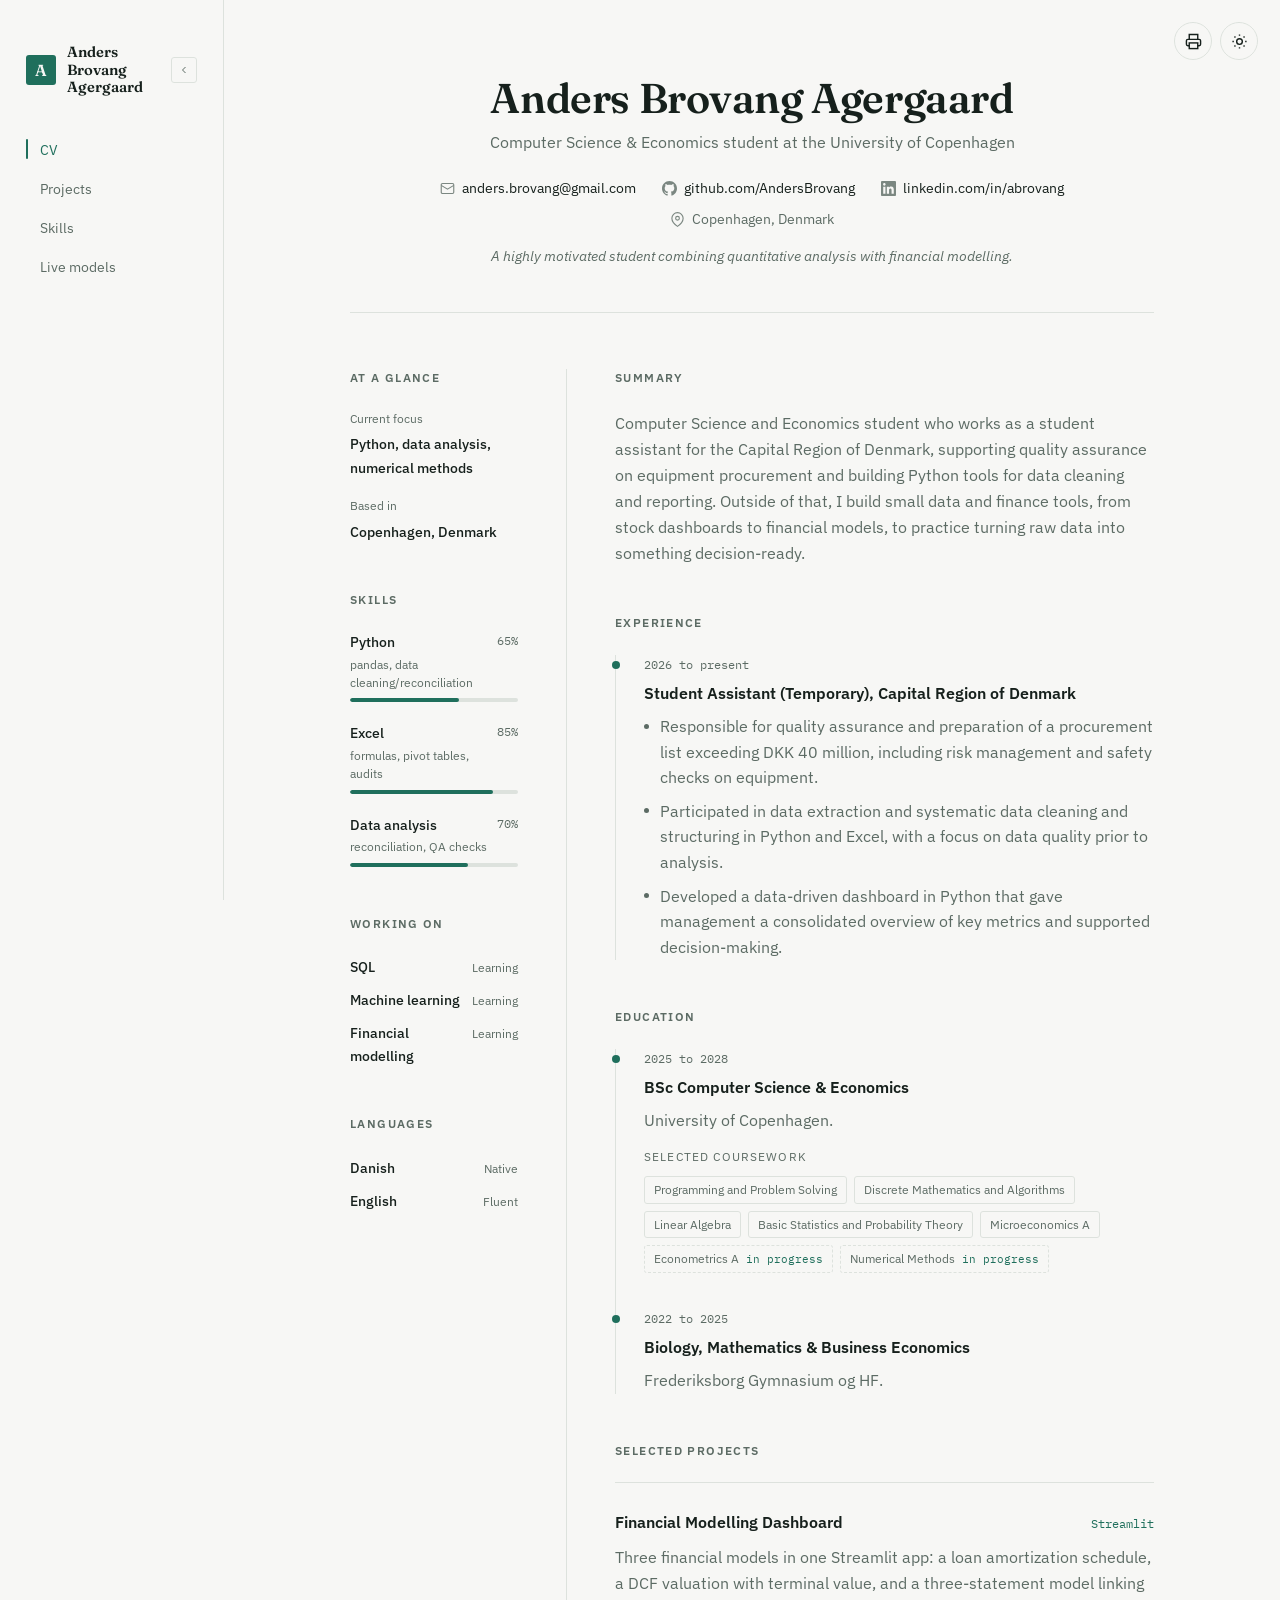
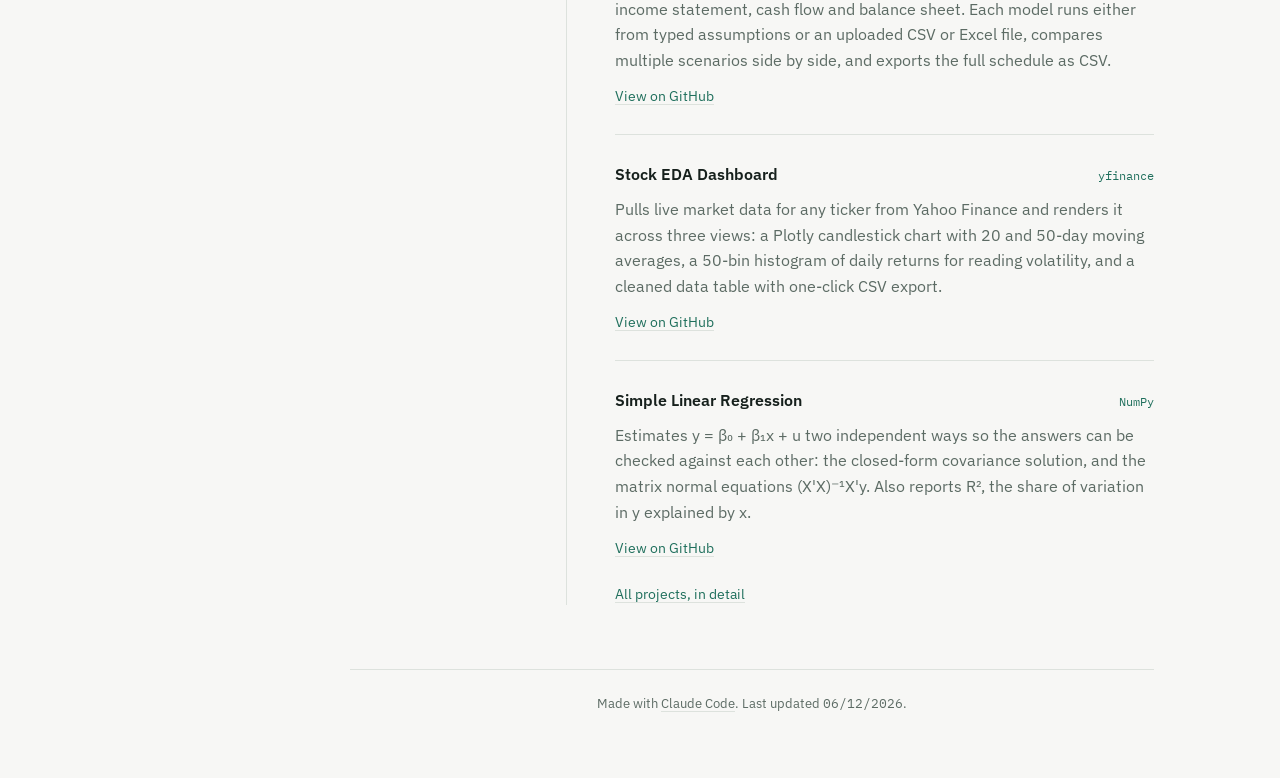
==== index.html @ e9b082bc "Collapsible nav, drop F#, add two new projects, rework skills - The nav rail collapses to a 62px str" ====
<!DOCTYPE html>
<html lang="en" data-theme="light">
<head>
<meta charset="UTF-8">
<meta name="viewport" content="width=device-width, initial-scale=1.0">
<title>Anders Brovang Agergaard | CV</title>
<meta name="description" content="Computer Science &amp; Economics student combining quantitative analysis with financial modelling.">
<link rel="canonical" href="https://andersbrovang.github.io/">

<!-- Link previews (LinkedIn, Slack, iMessage, X) -->
<meta property="og:type" content="profile">
<meta property="og:title" content="Anders Brovang Agergaard | CV">
<meta property="og:description" content="Computer Science &amp; Economics student combining quantitative analysis with financial modelling.">
<meta property="og:url" content="https://andersbrovang.github.io/">
<meta property="og:image" content="https://andersbrovang.github.io/og-image.png">
<meta property="og:image:width" content="1200">
<meta property="og:image:height" content="630">
<meta property="og:locale" content="en_GB">
<meta name="twitter:card" content="summary_large_image">
<meta name="twitter:title" content="Anders Brovang Agergaard | CV">
<meta name="twitter:description" content="Computer Science &amp; Economics student combining quantitative analysis with financial modelling.">
<meta name="twitter:image" content="https://andersbrovang.github.io/og-image.png">

<link rel="icon" href="data:image/svg+xml,%3Csvg xmlns='http://www.w3.org/2000/svg' viewBox='0 0 64 64'%3E%3Crect width='64' height='64' rx='12' fill='%231F6F5C'/%3E%3Ctext x='32' y='45' font-family='Georgia,serif' font-size='38' font-weight='600' text-anchor='middle' fill='%23F7F7F5'%3EA%3C/text%3E%3C/svg%3E">

<script>
  // Apply the stored theme before first paint so dark-mode users
  // never see a flash of the light theme. Also marks that JS is
  // running, which the scroll-reveal styles key off.
  (function () {
    var root = document.documentElement;
    root.classList.add("js");
    try {
      var stored = localStorage.getItem("theme");
      var prefersDark = window.matchMedia("(prefers-color-scheme: dark)").matches;
      root.setAttribute("data-theme", stored || (prefersDark ? "dark" : "light"));
      if (localStorage.getItem("nav") === "collapsed") {
        root.classList.add("nav-collapsed");
      }
    } catch (e) {}
  })();
</script>

<link rel="preconnect" href="https://fonts.googleapis.com">
<link rel="preconnect" href="https://fonts.gstatic.com" crossorigin>
<link href="https://fonts.googleapis.com/css2?family=Fraunces:opsz,wght@9..144,400;9..144,600&family=IBM+Plex+Mono:wght@400;500&family=IBM+Plex+Sans:wght@400;500;600&display=swap" rel="stylesheet">
<link rel="stylesheet" href="style.css?v=14">
</head>
<body>

<a class="skip-link" href="#main">Skip to content</a>

<div class="utility">
  <button id="print-cv" class="util-btn" aria-label="Print or save this CV as PDF">
    <svg class="icon" viewBox="0 0 24 24" fill="none" stroke="currentColor" stroke-width="2"><polyline points="6 9 6 2 18 2 18 9"/><path d="M6 18H4a2 2 0 0 1-2-2v-5a2 2 0 0 1 2-2h16a2 2 0 0 1 2 2v5a2 2 0 0 1-2 2h-2"/><rect x="6" y="14" width="12" height="8"/></svg>
  </button>
  <button id="theme-toggle" class="util-btn theme-toggle" aria-pressed="false" aria-label="Switch to dark mode">
    <svg class="icon icon-sun" viewBox="0 0 24 24" fill="none" stroke="currentColor" stroke-width="2"><circle cx="12" cy="12" r="4"/><path d="M12 2v2M12 20v2M4.9 4.9l1.4 1.4M17.7 17.7l1.4 1.4M2 12h2M20 12h2M4.9 19.1l1.4-1.4M17.7 6.3l1.4-1.4"/></svg>
    <svg class="icon icon-moon" viewBox="0 0 24 24" fill="none" stroke="currentColor" stroke-width="2"><path d="M21 12.8A9 9 0 1111.2 3a7 7 0 009.8 9.8z"/></svg>
  </button>
</div>

<div class="layout">

  <nav class="site-nav" id="site-nav" aria-label="Main">
    <div class="site-nav__top">
      <a class="site-nav__brand" href="index.html">
        <span class="site-nav__mark" aria-hidden="true">A</span>
        <span class="site-nav__name">Anders Brovang<br>Agergaard</span>
      </a>
      <button class="nav-toggle" id="nav-toggle" type="button"
              aria-expanded="true" aria-controls="site-nav"
              aria-label="Collapse navigation">
        <svg viewBox="0 0 24 24" fill="none" stroke="currentColor" stroke-width="2" aria-hidden="true">
          <polyline points="15 18 9 12 15 6"/>
        </svg>
      </button>
    </div>
    <ul class="site-nav__list">
      <li><a class="site-nav__link is-active" href="index.html" aria-current="page">CV</a></li>
      <li><a class="site-nav__link" href="projects.html">Projects</a></li>
      <li><a class="site-nav__link" href="skills.html">Skills</a></li>
      <li><a class="site-nav__link" href="models.html">Live models</a></li>
    </ul>
  </nav>

  <main class="cv" id="main">

    <!-- LETTERHEAD -->
    <header class="cv-header">
      <h1 class="cv-name">Anders Brovang Agergaard</h1>
      <p class="cv-role">Computer Science &amp; Economics student at the University of Copenhagen</p>
      <ul class="cv-contact">
        <li>
          <svg class="cv-contact__icon" viewBox="0 0 24 24" fill="none" stroke="currentColor" stroke-width="1.8"><rect x="2" y="4" width="20" height="16" rx="2"/><path d="m2 7 10 6 10-6"/></svg>
          <a href="mailto:anders.brovang@gmail.com">anders.brovang@gmail.com</a>
        </li>
        <li>
          <svg class="cv-contact__icon" viewBox="0 0 24 24" fill="currentColor"><path d="M12 0c-6.626 0-12 5.373-12 12 0 5.302 3.438 9.8 8.207 11.387.599.111.793-.261.793-.577v-2.234c-3.338.726-4.033-1.416-4.033-1.416-.546-1.387-1.333-1.756-1.333-1.756-1.089-.745.083-.729.083-.729 1.205.084 1.839 1.237 1.839 1.237 1.07 1.834 2.807 1.304 3.492.997.107-.775.418-1.305.762-1.604-2.665-.305-5.467-1.334-5.467-5.931 0-1.311.469-2.381 1.236-3.221-.124-.303-.535-1.524.117-3.176 0 0 1.008-.322 3.301 1.23.957-.266 1.983-.399 3.003-.404 1.02.005 2.047.138 3.006.404 2.291-1.552 3.297-1.23 3.297-1.23.653 1.653.242 2.874.118 3.176.77.84 1.235 1.911 1.235 3.221 0 4.609-2.807 5.624-5.479 5.921.43.372.823 1.102.823 2.222v3.293c0 .319.192.694.801.576 4.765-1.589 8.199-6.086 8.199-11.386 0-6.627-5.373-12-12-12z"/></svg>
          <a href="https://github.com/AndersBrovang" target="_blank" rel="noopener">github.com/AndersBrovang</a>
        </li>
        <li>
          <svg class="cv-contact__icon" viewBox="0 0 24 24" fill="currentColor"><path d="M20.447 20.452h-3.554v-5.569c0-1.328-.027-3.037-1.852-3.037-1.853 0-2.136 1.445-2.136 2.939v5.667h-3.554V9h3.414v1.561h.046c.477-.9 1.637-1.85 3.37-1.85 3.601 0 4.267 2.37 4.267 5.455v6.286zM5.337 7.433c-1.144 0-2.063-.926-2.063-2.065 0-1.138.92-2.063 2.063-2.063 1.14 0 2.064.925 2.064 2.063 0 1.139-.925 2.065-2.064 2.065zm1.782 13.019h-3.564V9h3.564v11.452zM22.225 0h-20.451c-.979 0-1.771.774-1.771 1.729v20.542c0 .956.792 1.729 1.771 1.729h20.451c.978 0 1.774-.773 1.774-1.729v-20.542c0-.955-.796-1.729-1.774-1.729z"/></svg>
          <a href="https://www.linkedin.com/in/abrovang/" target="_blank" rel="noopener">linkedin.com/in/abrovang</a>
        </li>
        <li>
          <svg class="cv-contact__icon" viewBox="0 0 24 24" fill="none" stroke="currentColor" stroke-width="1.8"><path d="M21 10c0 7-9 13-9 13s-9-6-9-13a9 9 0 0 1 18 0z"/><circle cx="12" cy="10" r="3"/></svg>
          Copenhagen, Denmark
        </li>
      </ul>
      <p class="cv-open">A highly motivated student combining quantitative analysis with financial modelling.</p>
    </header>

    <!-- BODY: sidebar + main -->
    <div class="cv-body">

      <aside class="cv-sidebar">
        <section class="cv-block">
          <h2 class="cv-block__title">At a glance</h2>
          <dl class="facts">
            <div class="facts__row">
              <dt>Current focus</dt>
              <dd>Python, data analysis, numerical methods</dd>
            </div>
            <div class="facts__row">
              <dt>Based in</dt>
              <dd>Copenhagen, Denmark</dd>
            </div>
          </dl>
        </section>

        <section class="cv-block" id="skills">
          <h2 class="cv-block__title">Skills</h2>
          <ul class="skills" id="skills-list">
            <!-- populated by script.js -->
          </ul>
        </section>

        <section class="cv-block" id="learning">
          <h2 class="cv-block__title">Working on</h2>
          <ul class="langs">
            <li>
              <span class="langs__name">SQL</span>
              <span class="langs__level">Learning</span>
            </li>
            <li>
              <span class="langs__name">Machine learning</span>
              <span class="langs__level">Learning</span>
            </li>
            <li>
              <span class="langs__name">Financial modelling</span>
              <span class="langs__level">Learning</span>
            </li>
          </ul>
        </section>

        <section class="cv-block" id="languages">
          <h2 class="cv-block__title">Languages</h2>
          <ul class="langs">
            <li>
              <span class="langs__name">Danish</span>
              <span class="langs__level">Native</span>
            </li>
            <li>
              <span class="langs__name">English</span>
              <span class="langs__level">Fluent</span>
            </li>
          </ul>
        </section>
      </aside>

      <div class="cv-main">
        <section class="cv-block">
          <h2 class="cv-block__title">Summary</h2>
          <p class="cv-summary">
            Computer Science and Economics student who works as a student
            assistant for the Capital Region of Denmark, supporting quality
            assurance on equipment procurement and building Python tools
            for data cleaning and reporting. Outside of that, I build small
            data and finance tools, from stock dashboards to financial
            models, to practice turning raw data into something
            decision-ready.
          </p>
        </section>

        <section class="cv-block" id="experience">
          <h2 class="cv-block__title">Experience</h2>
          <ol class="timeline" id="experience-list">
            <!-- populated by script.js -->
          </ol>
        </section>

        <section class="cv-block" id="education">
          <h2 class="cv-block__title">Education</h2>
          <ol class="timeline" id="education-list">
            <!-- populated by script.js -->
          </ol>
        </section>

        <section class="cv-block" id="projects">
          <h2 class="cv-block__title">Selected projects</h2>
          <div class="projects" id="projects-list" data-projects data-detail="false" data-limit="3">
            <!-- populated by script.js -->
          </div>
          <p class="cv-more">
            <a href="projects.html">All projects, in detail</a>
          </p>
        </section>
      </div>

    </div>

    <footer class="cv-footer">
      <p>Made with <a href="https://claude.com/claude-code" target="_blank" rel="noopener">Claude Code</a>. Last updated <span class="mono" id="last-updated"></span>.</p>
    </footer>

  </main>

</div>

<script type="application/ld+json">
{
  "@context": "https://schema.org",
  "@type": "Person",
  "name": "Anders Brovang Agergaard",
  "url": "https://andersbrovang.github.io/",
  "email": "mailto:anders.brovang@gmail.com",
  "jobTitle": "Computer Science & Economics student",
  "description": "Computer Science & Economics student combining quantitative analysis with financial modelling.",
  "address": {
    "@type": "PostalAddress",
    "addressLocality": "Copenhagen",
    "addressCountry": "DK"
  },
  "alumniOf": {
    "@type": "CollegeOrUniversity",
    "name": "University of Copenhagen"
  },
  "knowsAbout": ["Python", "NumPy", "pandas", "Financial Modelling", "Numerical Methods", "Regression", "Data Analysis", "Excel"],
  "sameAs": [
    "https://github.com/AndersBrovang",
    "https://www.linkedin.com/in/abrovang/"
  ]
}
</script>

<script src="script.js?v=14"></script>
</body>
</html>
---- style.css ----
/* ---------- Tokens ---------- */
:root{
  --paper: #F7F7F5;
  --paper-alt: #ECEEEB;
  --ink: #16201C;
  --ink-soft: #5C6B64;
  --accent: #1F6F5C;
  --accent-alt: #B4432B;
  --accent-wash: rgba(31, 111, 92, 0.07);
  --line: #DDE2DD;
  --radius: 3px;
  --font-display: "Fraunces", serif;
  --font-body: "IBM Plex Sans", sans-serif;
  --font-mono: "IBM Plex Mono", monospace;
}

:root[data-theme="dark"]{
  --paper: #0E1310;
  --paper-alt: #171D19;
  --ink: #E9EEE9;
  --ink-soft: #8FA098;
  --accent: #49B092;
  --accent-alt: #E2694F;
  --accent-wash: rgba(73, 176, 146, 0.13);
  --line: #26302A;
}

*{ box-sizing: border-box; }

html{ scroll-behavior: smooth; }

@media (prefers-reduced-motion: reduce){
  html{ scroll-behavior: auto; }
  *{ animation-duration: 0.001ms !important; animation-iteration-count: 1 !important; transition-duration: 0.001ms !important; }
}

body{
  margin: 0;
  background: var(--paper);
  color: var(--ink);
  font-family: var(--font-body);
  font-size: 16px;
  line-height: 1.6;
  transition: background 0.3s ease, color 0.3s ease;
}

.mono{ font-family: var(--font-mono); }

a{ color: var(--accent); text-decoration-color: var(--line); text-underline-offset: 3px; }
a:hover{ text-decoration-color: currentColor; }

/* ---------- Skip link ---------- */
.skip-link{
  position: absolute;
  left: -9999px;
  top: 0;
  z-index: 20;
  background: var(--accent);
  color: var(--paper);
  padding: 10px 16px;
  border-radius: var(--radius);
  text-decoration: none;
  font-size: 0.88rem;
}
.skip-link:focus{ left: 16px; top: 16px; }

/* ---------- Utility buttons (print, theme) ---------- */
.utility{
  position: fixed;
  top: 22px;
  right: 22px;
  z-index: 10;
  display: flex;
  gap: 8px;
}
.util-btn{
  border: 1px solid var(--line);
  background: var(--paper);
  color: var(--ink);
  width: 38px;
  height: 38px;
  border-radius: 50%;
  display: flex;
  align-items: center;
  justify-content: center;
  cursor: pointer;
  transition: border-color 0.2s ease, color 0.2s ease, transform 0.2s ease;
}
.util-btn:hover{ border-color: var(--accent); color: var(--accent); transform: scale(1.06); }
.util-btn:focus-visible{ outline: 2px solid var(--accent); outline-offset: 2px; }
.icon{ width: 17px; height: 17px; }
.icon-moon{ display: none; }
[data-theme="dark"] .icon-sun{ display: none; }
[data-theme="dark"] .icon-moon{ display: block; }

/* ---------- Site layout: nav rail + page ---------- */
.layout{
  display: grid;
  grid-template-columns: 224px minmax(0, 1fr);
  transition: grid-template-columns 0.28s ease;
}
.nav-collapsed .layout{ grid-template-columns: 62px minmax(0, 1fr); }

.site-nav{
  position: sticky;
  top: 0;
  align-self: start;
  height: 100vh;
  padding: 44px 26px;
  border-right: 1px solid var(--line);
  display: flex;
  flex-direction: column;
  gap: 34px;
}
.nav-collapsed .site-nav{ padding: 44px 14px; align-items: center; }
.nav-collapsed .site-nav__name,
.nav-collapsed .site-nav__list{ display: none; }

.nav-toggle{
  border: 1px solid var(--line);
  background: var(--paper);
  color: var(--ink-soft);
  width: 26px;
  height: 26px;
  border-radius: var(--radius);
  display: flex;
  align-items: center;
  justify-content: center;
  cursor: pointer;
  flex-shrink: 0;
  transition: border-color 0.2s ease, color 0.2s ease;
}
.nav-toggle:hover{ border-color: var(--accent); color: var(--accent); }
.nav-toggle:focus-visible{ outline: 2px solid var(--accent); outline-offset: 2px; }
.nav-toggle svg{ width: 14px; height: 14px; transition: transform 0.28s ease; }
.nav-collapsed .nav-toggle svg{ transform: rotate(180deg); }

.site-nav__top{
  display: flex;
  align-items: center;
  justify-content: space-between;
  gap: 12px;
}
.nav-collapsed .site-nav__top{ flex-direction: column; gap: 14px; }

.site-nav__brand{
  display: flex;
  align-items: center;
  gap: 11px;
  text-decoration: none;
  color: var(--ink);
  min-width: 0;
}
.site-nav__mark{
  flex-shrink: 0;
  width: 30px;
  height: 30px;
  border-radius: var(--radius);
  background: var(--accent);
  color: var(--paper);
  font-family: var(--font-display);
  font-weight: 600;
  font-size: 1rem;
  display: flex;
  align-items: center;
  justify-content: center;
}
.site-nav__name{
  font-family: var(--font-display);
  font-weight: 600;
  font-size: 0.92rem;
  line-height: 1.2;
}
.site-nav__list{
  list-style: none;
  margin: 0;
  padding: 0;
  display: flex;
  flex-direction: column;
  gap: 2px;
}
.site-nav__link{
  display: block;
  position: relative;
  padding: 7px 0 7px 14px;
  font-size: 0.9rem;
  color: var(--ink-soft);
  text-decoration: none;
  transition: color 0.2s ease;
}
.site-nav__link::before{
  content: "";
  position: absolute;
  left: 0;
  top: 50%;
  transform: translateY(-50%);
  width: 2px;
  height: 0;
  background: var(--accent);
  border-radius: 2px;
  transition: height 0.2s ease;
}
.site-nav__link:hover{ color: var(--ink); }
.site-nav__link:hover::before{ height: 14px; }
.site-nav__link.is-active{ color: var(--accent); }
.site-nav__link.is-active::before{ height: 20px; }
.site-nav__link:focus-visible{ outline: 2px solid var(--accent); outline-offset: 2px; }
/* ---------- Page shell ---------- */
.cv{ max-width: 900px; margin: 0 auto; padding: 76px 48px 64px; }

/* Heading block for the secondary pages. */
.page-head{
  padding-bottom: 28px;
  margin-bottom: 44px;
  border-bottom: 1px solid var(--line);
}
.page-head__title{
  font-family: var(--font-display);
  font-weight: 600;
  font-size: clamp(1.7rem, 3.6vw, 2.2rem);
  letter-spacing: -0.01em;
  margin: 0 0 10px;
  line-height: 1.15;
}
.page-head__lede{
  color: var(--ink-soft);
  margin: 0;
  max-width: 62ch;
}

/* ---------- Letterhead ---------- */
.cv-header{
  display: flex;
  flex-direction: column;
  align-items: center;
  text-align: center;
  padding-bottom: 44px;
  margin-bottom: 56px;
  border-bottom: 1px solid var(--line);
}
.cv-name{
  font-family: var(--font-display);
  font-weight: 600;
  font-size: clamp(1.9rem, 4.2vw, 2.6rem);
  letter-spacing: -0.01em;
  margin: 0 0 8px;
  line-height: 1.1;
}
.cv-role{
  color: var(--ink-soft);
  margin: 0 0 22px;
  font-size: 1rem;
}
.cv-contact{
  list-style: none;
  margin: 0 0 16px;
  padding: 0;
  display: flex;
  flex-wrap: wrap;
  justify-content: center;
  gap: 8px 26px;
  font-size: 0.88rem;
}
.cv-contact li{ display: inline-flex; align-items: center; gap: 7px; color: var(--ink-soft); }
.cv-contact__icon{ width: 15px; height: 15px; flex-shrink: 0; opacity: 0.8; }
.cv-contact a{ color: var(--ink); text-decoration: none; }
.cv-contact a:hover{ color: var(--accent); }
.cv-open{
  font-size: 0.85rem;
  color: var(--ink-soft);
  margin: 0;
  font-style: italic;
}

/* ---------- Body grid: sidebar + main ---------- */
.cv-body{
  display: grid;
  grid-template-columns: 216px 1fr;
}
.cv-sidebar{ padding-right: 48px; }
.cv-main{ padding-left: 48px; border-left: 1px solid var(--line); }

.cv-block + .cv-block{ margin-top: 48px; }
.cv-block__title{
  font-family: var(--font-body);
  font-weight: 600;
  font-size: 0.72rem;
  text-transform: uppercase;
  letter-spacing: 0.12em;
  color: var(--ink-soft);
  margin: 0 0 22px;
}
.cv-summary{ color: var(--ink-soft); margin: 0; max-width: 62ch; font-size: 1.02rem; }

/* ---------- At-a-glance facts ---------- */
.facts{ margin: 0; display: flex; flex-direction: column; gap: 18px; }
.facts__row dt{
  font-size: 0.74rem;
  color: var(--ink-soft);
  margin-bottom: 4px;
}
.facts__row dd{ margin: 0; font-weight: 500; font-size: 0.9rem; }

/* ---------- Languages ---------- */
.langs{ list-style: none; margin: 0; padding: 0; display: flex; flex-direction: column; gap: 10px; }
.langs li{
  display: flex;
  justify-content: space-between;
  align-items: baseline;
  gap: 12px;
  font-size: 0.9rem;
}
.langs__name{ font-weight: 500; }
.langs__level{ font-size: 0.78rem; color: var(--ink-soft); }

/* ---------- Skills ---------- */
.skills{ list-style: none; margin: 0; padding: 0; display: flex; flex-direction: column; gap: 20px; }
.skill__row{
  --delay: 0s;
  display: grid;
  grid-template-columns: 1fr auto;
  grid-template-areas: "name pct" "track track";
  gap: 6px 10px;
}
.js .skill__row{
  opacity: 0;
  transform: translateY(6px);
  transition: opacity 0.5s ease var(--delay), transform 0.5s ease var(--delay);
}
.js .skill__row.is-visible{ opacity: 1; transform: translateY(0); }
.skill__row:nth-child(1){ --delay: 0s; }
.skill__row:nth-child(2){ --delay: 0.07s; }
.skill__row:nth-child(3){ --delay: 0.14s; }
.skill__row:nth-child(4){ --delay: 0.21s; }
.skill__row:nth-child(5){ --delay: 0.28s; }
.skill__row:nth-child(6){ --delay: 0.35s; }
.skill__name{ grid-area: name; font-size: 0.88rem; font-weight: 500; }
.skill__note{ display: block; font-size: 0.72rem; font-weight: 400; color: var(--ink-soft); margin-top: 2px; }
.skill__track{
  display: block;
  grid-area: track;
  height: 4px;
  background: var(--line);
  border-radius: 2px;
  overflow: hidden;
}
.skill__fill{
  display: block;
  height: 100%;
  width: 0%;
  background: var(--accent);
  border-radius: 2px;
  transition: width 1s cubic-bezier(.2,.7,.3,1);
}
.skill__pct{
  grid-area: pct;
  font-size: 0.78rem;
  color: var(--ink-soft);
  align-self: start;
}

/* ---------- Timeline ---------- */
.timeline{
  list-style: none;
  margin: 0;
  padding: 0;
  border-left: 1px solid var(--line);
  display: flex;
  flex-direction: column;
  gap: 36px;
}
.timeline__item{
  --delay: 0s;
  position: relative;
  padding-left: 28px;
}
.js .timeline__item{
  opacity: 0;
  transform: translateX(-6px);
  transition: opacity 0.5s ease var(--delay), transform 0.5s ease var(--delay);
}
.js .timeline__item.is-visible{ opacity: 1; transform: translateX(0); }
.timeline__item:nth-child(1){ --delay: 0s; }
.timeline__item:nth-child(2){ --delay: 0.09s; }
.timeline__item:nth-child(3){ --delay: 0.18s; }
.timeline__item:nth-child(4){ --delay: 0.27s; }
.timeline__marker{
  position: absolute;
  left: -4.5px;
  top: 6px;
  width: 8px;
  height: 8px;
  border-radius: 50%;
  background: var(--accent);
}
.timeline__period{
  font-family: var(--font-mono);
  font-size: 0.76rem;
  color: var(--ink-soft);
  display: block;
  margin-bottom: 6px;
}
.timeline__title{ margin: 0 0 8px; font-weight: 600; font-size: 1.02rem; }
.timeline__desc{ margin: 0; color: var(--ink-soft); max-width: 60ch; }
.timeline__bullets{
  list-style: none;
  margin: 0;
  padding: 0;
  max-width: 60ch;
  display: flex;
  flex-direction: column;
  gap: 8px;
}
.timeline__bullets li{
  position: relative;
  padding-left: 16px;
  color: var(--ink-soft);
}
.timeline__bullets li::before{
  content: "";
  position: absolute;
  left: 0;
  top: 0.6em;
  width: 5px;
  height: 5px;
  border-radius: 50%;
  background: var(--ink-soft);
}

/* ---------- Coursework chips ---------- */
.courses{ margin-top: 14px; }
.courses__label{
  display: block;
  font-size: 0.72rem;
  text-transform: uppercase;
  letter-spacing: 0.1em;
  color: var(--ink-soft);
  margin-bottom: 10px;
}
.courses__list{
  list-style: none;
  margin: 0;
  padding: 0;
  display: flex;
  flex-wrap: wrap;
  gap: 7px;
}
.courses__list li{ display: flex; }
.course{
  display: inline-flex;
  align-items: baseline;
  border: 1px solid var(--line);
  border-radius: var(--radius);
  padding: 3px 9px;
  font-size: 0.76rem;
  color: var(--ink-soft);
  text-decoration: none;
  transition: border-color 0.2s ease, color 0.2s ease,
              background-color 0.2s ease, transform 0.2s ease;
}
/* Everything responds to the cursor, but only a chip that actually
   goes somewhere lights up in the accent colour. */
.course:hover{
  border-color: var(--ink-soft);
  color: var(--ink);
  background: var(--paper-alt);
  transform: translateY(-1px);
}
.course--link:hover{
  border-color: var(--accent);
  color: var(--accent);
  background: var(--accent-wash);
}
.course--link:focus-visible{
  outline: 2px solid var(--accent);
  outline-offset: 2px;
}
.course--in-progress{ border-style: dashed; }
.course__note{
  font-family: var(--font-mono);
  font-size: 0.66rem;
  color: var(--accent);
  margin-left: 7px;
}

/* ---------- Projects ---------- */
.projects{ display: flex; flex-direction: column; }
.project{
  --delay: 0s;
  padding: 26px 0;
  border-top: 1px solid var(--line);
  position: relative;
}
.js .project{
  opacity: 0;
  transform: translateY(6px);
  transition: opacity 0.5s ease var(--delay), transform 0.5s ease var(--delay);
}
.projects .project:last-child{ padding-bottom: 0; }
.js .project.is-visible{ opacity: 1; transform: translateY(0); }
.project:nth-child(1){ --delay: 0s; }
.project:nth-child(2){ --delay: 0.09s; }
.project:nth-child(3){ --delay: 0.18s; }
.project:nth-child(4){ --delay: 0.27s; }
.project::before{
  content: "";
  position: absolute;
  left: -20px;
  top: 26px;
  bottom: 26px;
  width: 2px;
  background: var(--accent);
  border-radius: 2px;
  opacity: 0;
  transition: opacity 0.2s ease;
}
.project:hover::before{ opacity: 1; }
.project__head{ display: flex; justify-content: space-between; align-items: baseline; gap: 12px; flex-wrap: wrap; }
.project__title{ margin: 0; font-weight: 600; font-size: 1.02rem; }
.project__tag{
  font-family: var(--font-mono);
  font-size: 0.72rem;
  color: var(--accent);
}
.project__desc{ color: var(--ink-soft); margin: 10px 0 0; max-width: 62ch; }
.project__actions{ display: flex; align-items: center; gap: 20px; margin-top: 12px; flex-wrap: wrap; }
.project__link{ font-size: 0.88rem; text-decoration: underline; text-decoration-color: var(--line); text-underline-offset: 3px; }
.project__link:hover{ text-decoration-color: currentColor; }

.project__toggle{
  display: inline-flex;
  align-items: center;
  gap: 6px;
  border: 0;
  background: none;
  padding: 0;
  cursor: pointer;
  font-family: var(--font-body);
  font-size: 0.88rem;
  color: var(--ink-soft);
  transition: color 0.2s ease;
}
.project__toggle:hover{ color: var(--accent); }
.project__toggle:focus-visible{ outline: 2px solid var(--accent); outline-offset: 3px; border-radius: var(--radius); }
.project__chevron{ width: 14px; height: 14px; transition: transform 0.3s ease; }
.project__toggle.is-open .project__chevron{ transform: rotate(180deg); }

/* Animates open without measuring heights in JS. */
.project__detail{
  display: grid;
  grid-template-rows: 0fr;
  transition: grid-template-rows 0.3s ease;
}
.project__detail.is-open{ grid-template-rows: 1fr; }
.project__detail-inner{ overflow: hidden; min-height: 0; }

.project__stack{
  list-style: none;
  margin: 16px 0 0;
  padding: 0;
  display: flex;
  flex-wrap: wrap;
  gap: 6px;
}
.project__stack li{
  font-size: 0.72rem;
  color: var(--accent);
  border: 1px solid var(--line);
  border-radius: var(--radius);
  padding: 2px 8px;
  transition: border-color 0.2s ease, background-color 0.2s ease,
              transform 0.2s ease;
}
.project__stack li:hover{
  border-color: var(--accent);
  background: var(--accent-wash);
  transform: translateY(-1px);
}
.project__points{
  list-style: none;
  margin: 14px 0 4px;
  padding: 0;
  display: flex;
  flex-direction: column;
  gap: 9px;
  max-width: 62ch;
}
.project__points li{
  position: relative;
  padding-left: 16px;
  color: var(--ink-soft);
  font-size: 0.94rem;
}
.project__points li::before{
  content: "";
  position: absolute;
  left: 0;
  top: 0.6em;
  width: 5px;
  height: 5px;
  border-radius: 50%;
  background: var(--ink-soft);
}

/* ---------- Live DCF model ---------- */
.model__lede{
  color: var(--ink-soft);
  margin: 0 0 24px;
  max-width: 62ch;
  font-size: 0.92rem;
}
.model{
  display: grid;
  grid-template-columns: 220px 1fr;
  gap: 28px;
  align-items: start;
}
.model__controls{ display: flex; flex-direction: column; gap: 16px; }
.model__field{ display: flex; flex-direction: column; gap: 6px; cursor: pointer; }
.model__label{
  display: flex;
  justify-content: space-between;
  align-items: baseline;
  gap: 10px;
  font-size: 0.8rem;
  color: var(--ink-soft);
}
.model__value{ font-size: 0.78rem; color: var(--ink); }
.model__field input[type="range"]{
  width: 100%;
  margin: 0;
  accent-color: var(--accent);
  cursor: pointer;
}
.model__field input[type="range"]:focus-visible{
  outline: 2px solid var(--accent);
  outline-offset: 4px;
}

.model__figure{ margin: 0; }
.model__chart{ width: 100%; height: auto; display: block; overflow: visible; }
.model__bar-nominal{ fill: var(--line); }
.model__bar-value{ fill: var(--accent); }
.model__baseline{ stroke: var(--line); stroke-width: 1; }
.model__axis{
  fill: var(--ink-soft);
  font-family: var(--font-mono);
  font-size: 7px;
}
.model__result{
  margin-top: 14px;
  padding-top: 12px;
  border-top: 1px solid var(--line);
  display: flex;
  justify-content: space-between;
  align-items: baseline;
  gap: 12px;
  flex-wrap: wrap;
}
.model__result-label{ font-size: 0.78rem; color: var(--ink-soft); }
.model__npv{ font-size: 1.05rem; font-weight: 500; color: var(--accent); }

.cv-more{ margin: 22px 0 0; font-size: 0.9rem; }

/* ---------- Monte Carlo ---------- */
.sim{ margin-top: 40px; padding-top: 28px; border-top: 1px solid var(--line); }
.sim__title{
  font-size: 0.98rem;
  font-weight: 600;
  margin: 0 0 8px;
}
.sim__lede{
  color: var(--ink-soft);
  margin: 0 0 22px;
  max-width: 62ch;
  font-size: 0.92rem;
}
.sim__controls{
  display: flex;
  align-items: flex-end;
  gap: 24px;
  flex-wrap: wrap;
  margin-bottom: 22px;
}
.sim__field{ flex: 1 1 180px; max-width: 260px; }
.sim__resample{
  border: 1px solid var(--line);
  background: none;
  color: var(--ink-soft);
  border-radius: var(--radius);
  padding: 7px 14px;
  font-family: var(--font-body);
  font-size: 0.8rem;
  cursor: pointer;
  transition: border-color 0.2s ease, color 0.2s ease;
}
.sim__resample:hover{ border-color: var(--accent); color: var(--accent); }
.sim__resample:focus-visible{ outline: 2px solid var(--accent); outline-offset: 2px; }

.sim__chart{ width: 100%; height: 190px; display: block; }
.sim__path{ fill: none; stroke: var(--accent); stroke-opacity: 0.11; stroke-width: 1; }
[data-theme="dark"] .sim__path{ stroke-opacity: 0.15; }
.sim__median{ fill: none; stroke: var(--accent); stroke-width: 2; }
.sim__baseline{ stroke: var(--line); stroke-width: 1; }
.sim__axis{
  fill: var(--ink-soft);
  font-family: var(--font-mono);
  font-size: 9px;
}

.sim__stats{
  margin: 18px 0 0;
  padding-top: 14px;
  border-top: 1px solid var(--line);
  display: flex;
  gap: 32px;
  flex-wrap: wrap;
}
.sim__stat dt{
  font-size: 0.72rem;
  color: var(--ink-soft);
  margin-bottom: 4px;
}
.sim__stat dd{ margin: 0; font-size: 0.92rem; }
.sim__stat--median dd{ color: var(--accent); font-weight: 500; }
.sim__note{
  margin: 20px 0 0;
  color: var(--ink-soft);
  font-size: 0.88rem;
  max-width: 62ch;
}

/* ---------- Skills page ---------- */
.skill-group__items{
  display: grid;
  grid-template-columns: repeat(auto-fit, minmax(240px, 1fr));
  gap: 24px;
}
.skill-card{
  --delay: 0s;
  border-top: 1px solid var(--line);
  padding-top: 16px;
}
.js .skill-card{
  opacity: 0;
  transform: translateY(6px);
  transition: opacity 0.5s ease var(--delay), transform 0.5s ease var(--delay);
}
.js .skill-card.is-visible{ opacity: 1; transform: translateY(0); }
.skill-card:nth-child(2){ --delay: 0.07s; }
.skill-card:nth-child(3){ --delay: 0.14s; }
.skill-card:nth-child(4){ --delay: 0.21s; }
.skill-card__name{ margin: 0 0 8px; font-size: 0.98rem; font-weight: 600; }
.skill-card__summary{ margin: 0; color: var(--ink-soft); font-size: 0.92rem; }
.skill-card__evidence{ margin-top: 14px; }
.skill-card__evidence-label{
  display: block;
  font-size: 0.68rem;
  text-transform: uppercase;
  letter-spacing: 0.1em;
  color: var(--ink-soft);
  margin-bottom: 8px;
}
.skill-card__links{
  list-style: none;
  margin: 0;
  padding: 0;
  display: flex;
  flex-wrap: wrap;
  gap: 6px;
}

/* ---------- Grouped project sections ---------- */
.project-group + .project-group{ margin-top: 52px; }
.project-group__note{
  color: var(--ink-soft);
  margin: -8px 0 20px;
  font-size: 0.88rem;
  max-width: 62ch;
}

/* ---------- 404 ---------- */
.notfound{
  min-height: 70vh;
  display: flex;
  flex-direction: column;
  justify-content: center;
  max-width: 620px;
}
.notfound__code{
  font-size: 0.78rem;
  letter-spacing: 0.14em;
  color: var(--accent);
  margin: 0 0 14px;
}
.notfound__title{
  font-family: var(--font-display);
  font-weight: 600;
  font-size: clamp(1.6rem, 4vw, 2.2rem);
  line-height: 1.15;
  margin: 0 0 16px;
}
.notfound__body{ color: var(--ink-soft); margin: 0 0 24px; max-width: 48ch; }
.notfound__link{ font-size: 0.92rem; }

/* ---------- Footer ---------- */
.cv-footer{
  margin-top: 64px;
  padding-top: 24px;
  border-top: 1px solid var(--line);
  color: var(--ink-soft);
  font-size: 0.8rem;
  text-align: center;
}
.cv-footer p{ margin: 0; }
.cv-footer a{ color: var(--ink-soft); text-decoration-color: var(--line); }
.cv-footer a:hover{ color: var(--accent); text-decoration-color: currentColor; }

/* ---------- Responsive ---------- */
/* Below this the rail becomes a bar across the top. */
@media (max-width: 940px){
  .layout{ grid-template-columns: 1fr; }
  .site-nav{
    position: static;
    height: auto;
    flex-direction: row;
    align-items: center;
    gap: 20px;
    flex-wrap: wrap;
    padding: 18px 20px;
    border-right: none;
    border-bottom: 1px solid var(--line);
  }
  .site-nav__name{ font-size: 0.85rem; }
  .site-nav__list{ flex-direction: row; gap: 4px; flex-wrap: wrap; }
  .site-nav__link{ padding: 6px 10px; }
  .site-nav__link::before{
    top: auto;
    bottom: 0;
    left: 10px;
    right: 10px;
    width: auto;
    height: 2px;
    transform: none;
    transition: opacity 0.2s ease;
    opacity: 0;
  }
  .site-nav__link:hover::before,
  .site-nav__link.is-active::before{ height: 2px; opacity: 1; }
  .cv{ padding: 48px 28px 56px; }
  /* Collapsing is a desktop affordance; the bar is already compact. */
  .nav-toggle{ display: none; }
  .nav-collapsed .layout{ grid-template-columns: 1fr; }
  .nav-collapsed .site-nav{ padding: 18px 20px; align-items: center; }
  .nav-collapsed .site-nav__name,
  .nav-collapsed .site-nav__list{ display: revert; }
  .nav-collapsed .site-nav__list{ display: flex; }
  .nav-collapsed .site-nav__top{ flex-direction: row; }
}

@media (max-width: 780px){
  .cv-body{ grid-template-columns: 1fr; }
  .cv-sidebar{ padding-right: 0; padding-bottom: 40px; margin-bottom: 40px; border-bottom: 1px solid var(--line); }
  .cv-main{ padding-left: 0; border-left: none; }
  .project::before{ left: -24px; }
  .model{ grid-template-columns: 1fr; gap: 22px; }
}

@media (max-width: 560px){
  .cv{ padding: 64px 20px 48px; }
  .utility{ top: 14px; right: 14px; }
  .project::before{ left: -20px; }
}

/* ---------- Print / save as PDF ---------- */
@media print{
  /* Always print on light paper, whatever the on-screen theme is. */
  :root, :root[data-theme="dark"]{
    --paper: #FFFFFF;
    --paper-alt: #FFFFFF;
    --ink: #000000;
    --ink-soft: #333333;
    --accent: #1F6F5C;
    --line: #BBBBBB;
  }

  @page{ margin: 14mm; }

  /* No animation on paper: a print snapshot must never catch an
     element mid-fade. */
  *{ transition: none !important; animation: none !important; }

  body{ background: #fff; font-size: 10.5pt; line-height: 1.45; }
  .cv{ max-width: none; padding: 0; }

  /* Screen-only affordances. Sliders are inert on paper, but the
     charts and the numbers they produced still say something, so
     those stay. */
  .utility, .skip-link, .project__toggle, .site-nav,
  .model__controls, .sim__controls{ display: none !important; }
  .layout{ display: block; }
  .model{ grid-template-columns: 1fr; }

  /* Scroll-reveal items must never print blank, whether or not the
     reader scrolled them into view first. */
  .js .timeline__item,
  .js .project,
  .js .skill__row{
    opacity: 1 !important;
    transform: none !important;
  }

  /* Keep the teal skill fills rather than letting the browser drop
     backgrounds to save ink. */
  .skill__track, .skill__fill, .timeline__marker{
    -webkit-print-color-adjust: exact;
    print-color-adjust: exact;
  }

  .cv-header{ padding-bottom: 20px; margin-bottom: 24px; }
  .cv-body{ grid-template-columns: 190px 1fr; }
  .cv-sidebar{ padding-right: 28px; }
  .cv-main{ padding-left: 28px; }
  .cv-block + .cv-block{ margin-top: 26px; }
  .timeline{ gap: 20px; }
  .project{ padding: 16px 0; }
  /* Keep the tag next to its title instead of stranded at the far
     edge of the page. */
  .project__head{ justify-content: flex-start; gap: 12px; }

  /* Don't split an entry across two pages. */
  .timeline__item, .project, .skill__row, .cv-block__title{
    break-inside: avoid;
    page-break-inside: avoid;
  }
  .cv-block__title{ break-after: avoid; page-break-after: avoid; }

  /* The project links say "View on GitHub" on screen; on paper the
     reader needs the actual URL. Contact links already show theirs. */
  .project__link::after{
    content: " (" attr(href) ")";
    font-size: 0.85em;
    color: #555;
  }

  a{ text-decoration: none; }
  .cv-footer{ margin-top: 28px; padding-top: 12px; font-size: 8pt; }
}
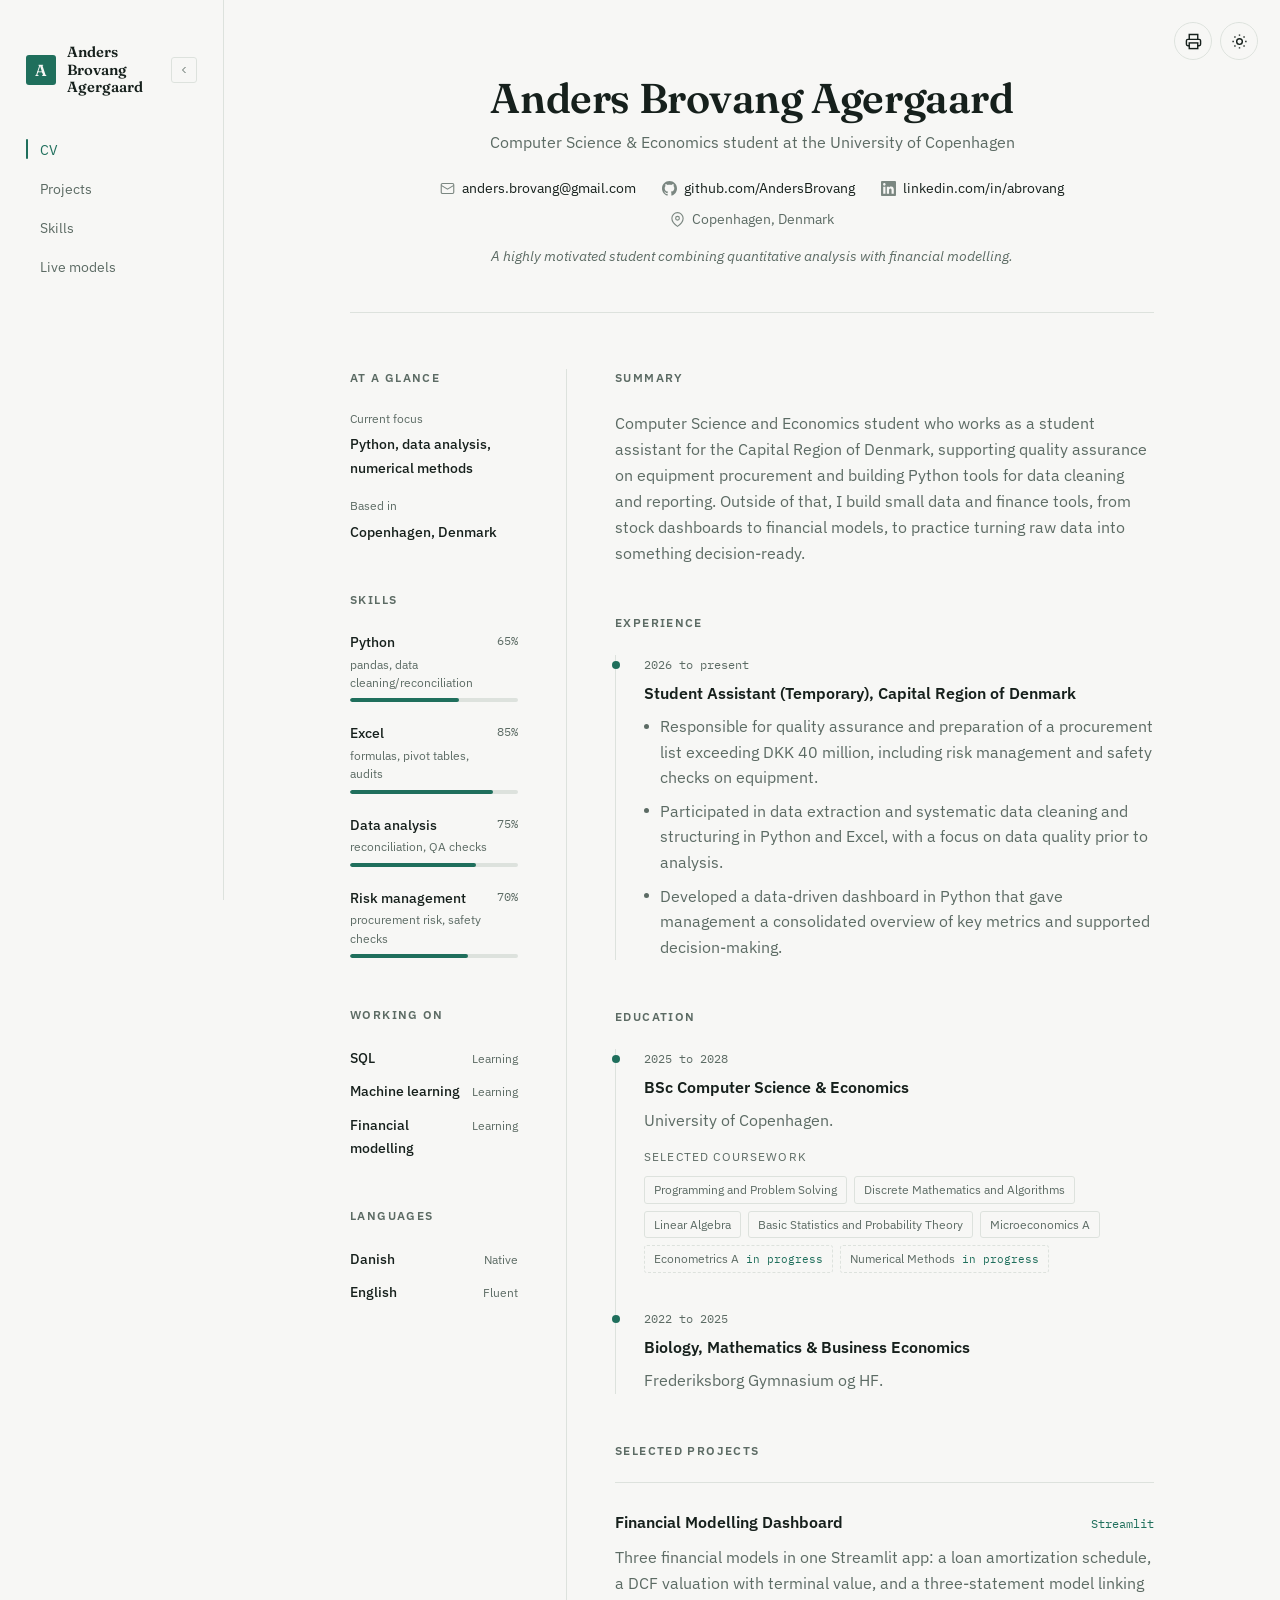
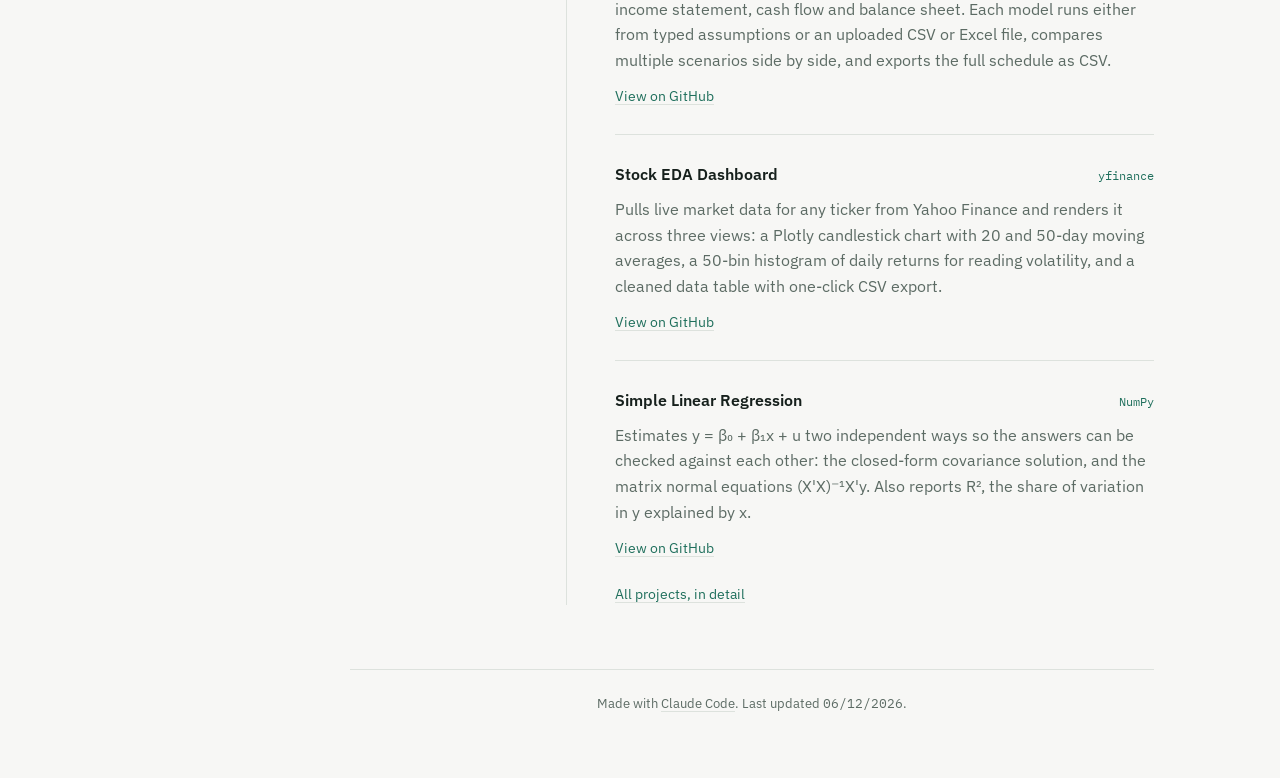
==== commit 218247ad: "Bump data analysis to 75% and add risk management - Data analysis 70 to 75. - New Risk management ba" ====
--- a/index.html
+++ b/index.html
@@ -44,7 +44,7 @@
 <link rel="preconnect" href="https://fonts.googleapis.com">
 <link rel="preconnect" href="https://fonts.gstatic.com" crossorigin>
 <link href="https://fonts.googleapis.com/css2?family=Fraunces:opsz,wght@9..144,400;9..144,600&family=IBM+Plex+Mono:wght@400;500&family=IBM+Plex+Sans:wght@400;500;600&display=swap" rel="stylesheet">
-<link rel="stylesheet" href="style.css?v=14">
+<link rel="stylesheet" href="style.css?v=15">
 </head>
 <body>
 
@@ -244,6 +244,6 @@
 }
 </script>
 
-<script src="script.js?v=14"></script>
+<script src="script.js?v=15"></script>
 </body>
 </html>
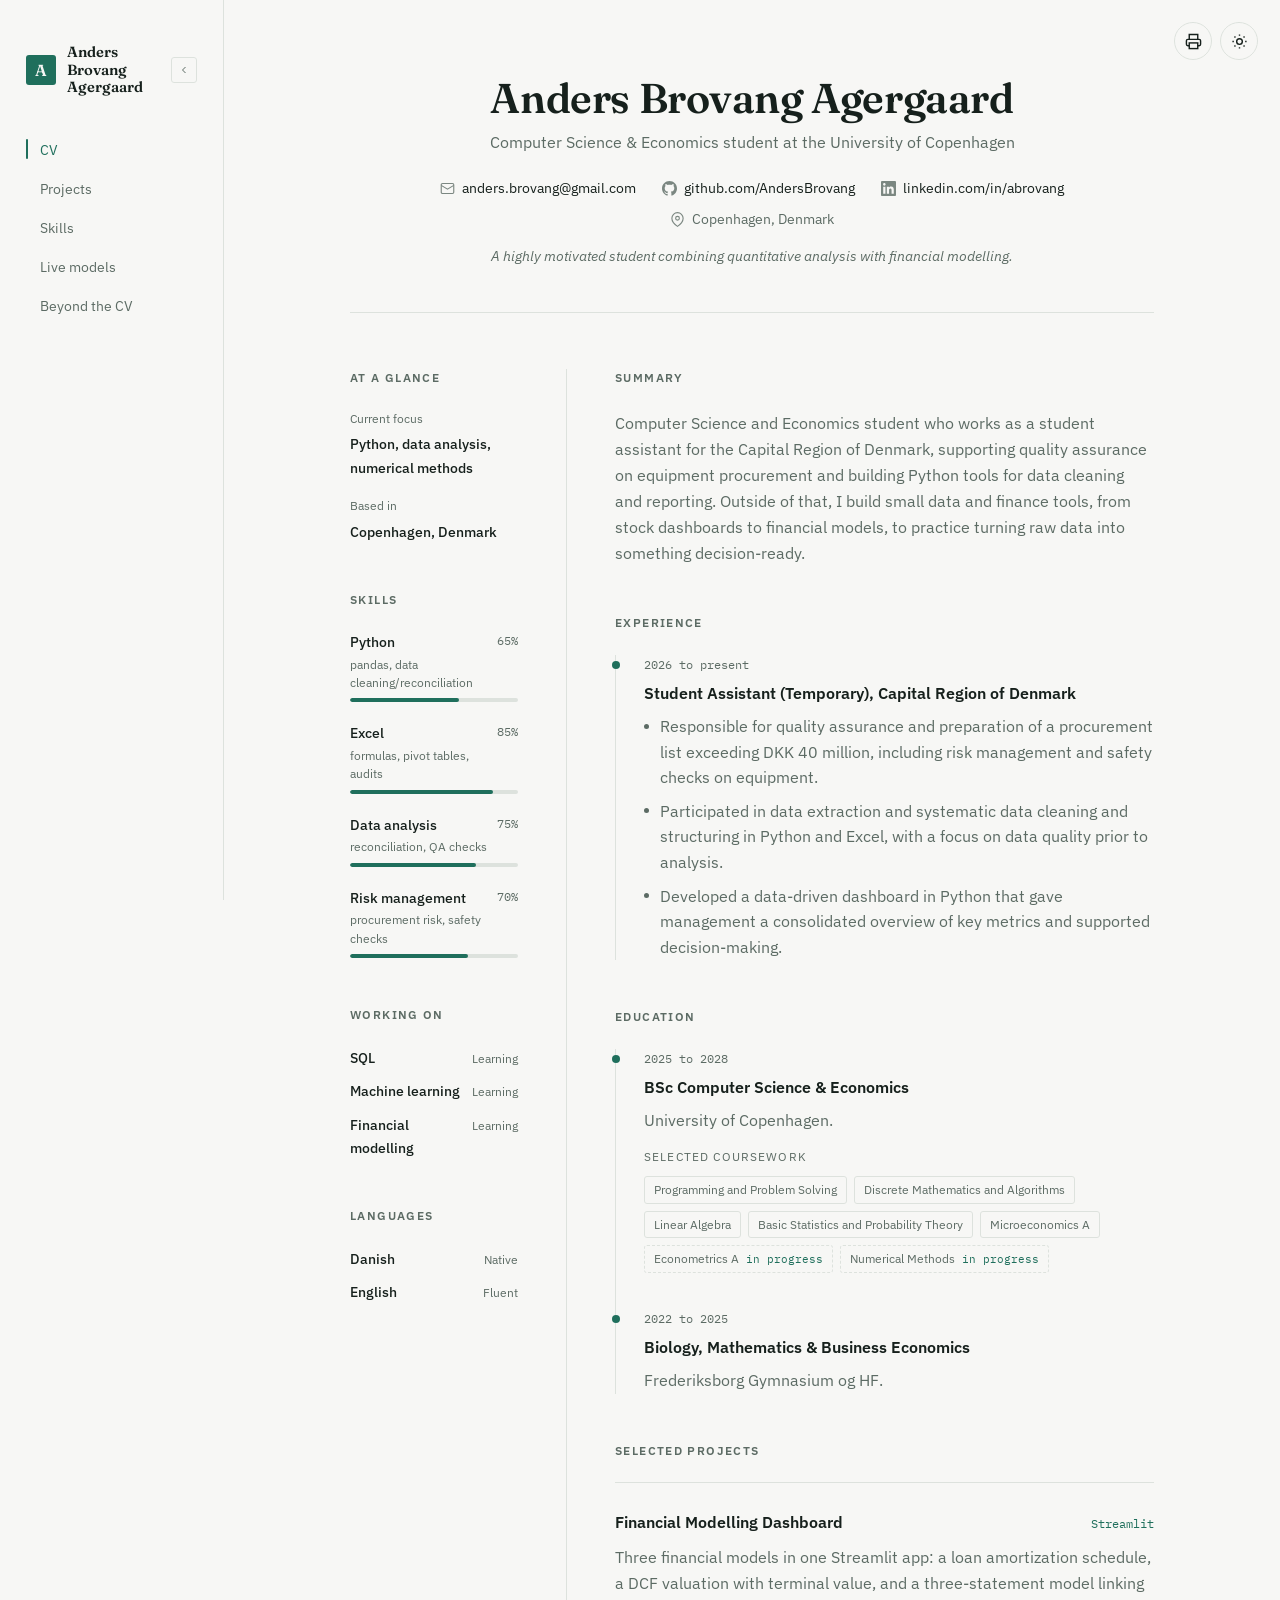
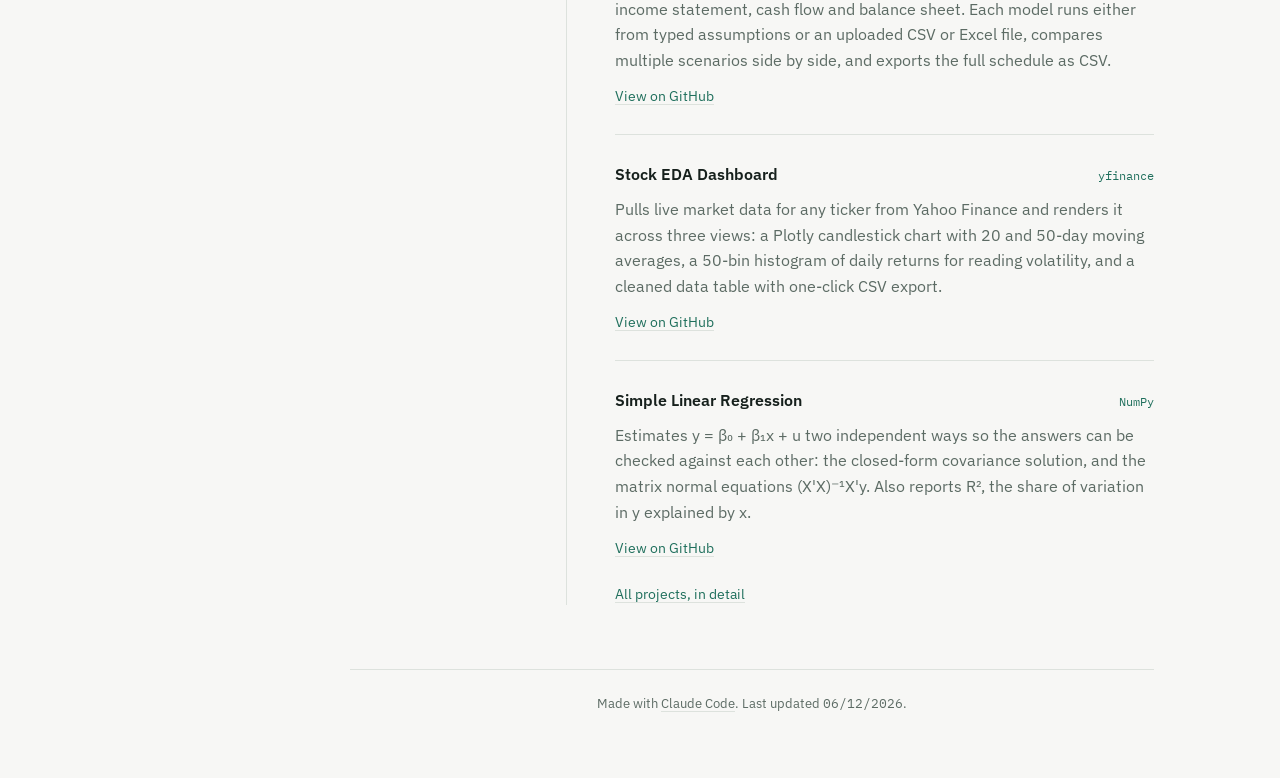
==== commit 433bf0f9: "Add a "Beyond the CV" page with interests and working style The site proved competence and said noth" ====
--- a/index.html
+++ b/index.html
@@ -44,7 +44,7 @@
 <link rel="preconnect" href="https://fonts.googleapis.com">
 <link rel="preconnect" href="https://fonts.gstatic.com" crossorigin>
 <link href="https://fonts.googleapis.com/css2?family=Fraunces:opsz,wght@9..144,400;9..144,600&family=IBM+Plex+Mono:wght@400;500&family=IBM+Plex+Sans:wght@400;500;600&display=swap" rel="stylesheet">
-<link rel="stylesheet" href="style.css?v=15">
+<link rel="stylesheet" href="style.css?v=18">
 </head>
 <body>
 
@@ -81,6 +81,7 @@
       <li><a class="site-nav__link" href="projects.html">Projects</a></li>
       <li><a class="site-nav__link" href="skills.html">Skills</a></li>
       <li><a class="site-nav__link" href="models.html">Live models</a></li>
+      <li><a class="site-nav__link" href="beyond.html">Beyond the CV</a></li>
     </ul>
   </nav>
 
@@ -244,6 +245,6 @@
 }
 </script>
 
-<script src="script.js?v=15"></script>
+<script src="script.js?v=18"></script>
 </body>
 </html>
--- a/style.css
+++ b/style.css
@@ -661,6 +661,47 @@
 .model__npv{ font-size: 1.05rem; font-weight: 500; color: var(--accent); }
 
 .cv-more{ margin: 22px 0 0; font-size: 0.9rem; }
+
+/* ---------- Beta regression ---------- */
+/* Proportional scaling, so the points stay circular at any width
+   and the slope is not visually distorted. */
+.beta__chart{ width: 100%; height: auto; display: block; }
+.beta__axis{ stroke: var(--line); stroke-width: 1; }
+.beta__point{ fill: var(--accent); fill-opacity: 0.55; }
+.beta__residual{ stroke: var(--ink-soft); stroke-width: 1; stroke-opacity: 0.28; }
+.beta__fit{ stroke: var(--accent); stroke-width: 2.5; }
+.beta__true{ stroke: var(--ink-soft); stroke-width: 1.5; stroke-dasharray: 6 5; }
+
+.beta__check{
+  display: flex;
+  align-items: center;
+  gap: 8px;
+  font-size: 0.8rem;
+  color: var(--ink-soft);
+  cursor: pointer;
+}
+.beta__check input{ accent-color: var(--accent); cursor: pointer; margin: 0; }
+
+.beta__legend{
+  display: flex;
+  flex-wrap: wrap;
+  gap: 8px 20px;
+  margin-top: 12px;
+  font-size: 0.74rem;
+  color: var(--ink-soft);
+}
+.beta__key{ display: inline-flex; align-items: center; gap: 7px; }
+.beta__key::before{
+  content: "";
+  width: 18px;
+  height: 0;
+  border-top-width: 2px;
+  border-top-style: solid;
+  flex-shrink: 0;
+}
+.beta__key--fit::before{ border-color: var(--accent); }
+.beta__key--true::before{ border-color: var(--ink-soft); border-top-style: dashed; }
+.beta__key--axis::before{ display: none; }
 
 /* ---------- Monte Carlo ---------- */
 .sim{ margin-top: 40px; padding-top: 28px; border-top: 1px solid var(--line); }
@@ -873,6 +914,108 @@
 }
 
 /* ---------- Print / save as PDF ---------- */
+/* ---------- Beyond the CV ---------- */
+
+/* Three interests, three columns: the grouping is the point, so it
+   should not break into a 2 + 1 row with a hole in it. */
+.interest-grid{ grid-template-columns: repeat(auto-fit, minmax(175px, 1fr)); }
+.interest__list{ margin-top: 14px; }
+
+.work-list{ list-style: none; margin: 0; padding: 0; }
+.work + .work{
+  margin-top: 26px;
+  padding-top: 26px;
+  border-top: 1px solid var(--line);
+}
+.js .work{
+  opacity: 0;
+  transform: translateY(6px);
+  transition: opacity 0.5s ease, transform 0.5s ease;
+}
+.js .work.is-visible{ opacity: 1; transform: translateY(0); }
+.work__claim{ margin: 0 0 7px; font-weight: 600; font-size: 1rem; }
+.work__detail{ margin: 0; color: var(--ink-soft); max-width: 68ch; }
+.work__link{ margin-top: 12px; }
+
+.mbti__head{
+  display: flex;
+  align-items: center;
+  flex-wrap: wrap;
+  gap: 12px;
+  margin-bottom: 24px;
+}
+.mbti__type{
+  font-size: 1.1rem;
+  font-weight: 500;
+  color: var(--accent);
+  border: 1px solid var(--accent);
+  background: var(--accent-wash);
+  border-radius: var(--radius);
+  padding: 4px 11px;
+}
+.mbti__name{ color: var(--ink-soft); font-size: 0.92rem; }
+
+.mbti__axes{ list-style: none; margin: 0; padding: 0; }
+.mbti__axis{
+  display: grid;
+  grid-template-columns: 26px minmax(86px, auto) minmax(48px, 1fr) minmax(86px, auto);
+  align-items: center;
+  gap: 12px;
+  padding: 9px 0;
+  font-size: 0.86rem;
+}
+.js .mbti__axis{
+  opacity: 0;
+  transition: opacity 0.5s ease;
+}
+.js .mbti__axis.is-visible{ opacity: 1; }
+.mbti__letter{
+  font-size: 0.74rem;
+  color: var(--accent);
+  text-align: center;
+}
+.mbti__mine{ color: var(--ink); font-weight: 500; }
+.mbti__other{ color: var(--ink-soft); }
+
+/* The track shows which side I fall on, not how far along it.
+   The questionnaire reports percentages, but a proportional bar
+   would imply a precision the instrument does not have. */
+.mbti__track{
+  display: block;
+  position: relative;
+  height: 4px;
+  border-radius: 2px;
+  background: var(--line);
+}
+.mbti__fill{
+  display: block;
+  position: absolute;
+  top: 0;
+  bottom: 0;
+  left: 0;
+  width: calc(50% - 3px);
+  border-radius: 2px;
+  background: var(--accent);
+}
+
+.mbti__note{
+  margin: 24px 0 0;
+  padding-top: 18px;
+  border-top: 1px solid var(--line);
+  color: var(--ink-soft);
+  font-size: 0.88rem;
+  max-width: 68ch;
+}
+
+@media (max-width: 620px){
+  .mbti__axis{
+    grid-template-columns: 22px 1fr;
+    row-gap: 4px;
+  }
+  .mbti__track{ grid-column: 2; }
+  .mbti__other{ grid-column: 2; }
+}
+
 @media print{
   /* Always print on light paper, whatever the on-screen theme is. */
   :root, :root[data-theme="dark"]{
@@ -905,6 +1048,9 @@
      reader scrolled them into view first. */
   .js .timeline__item,
   .js .project,
+  .js .skill-card,
+  .js .work,
+  .js .mbti__axis,
   .js .skill__row{
     opacity: 1 !important;
     transform: none !important;
